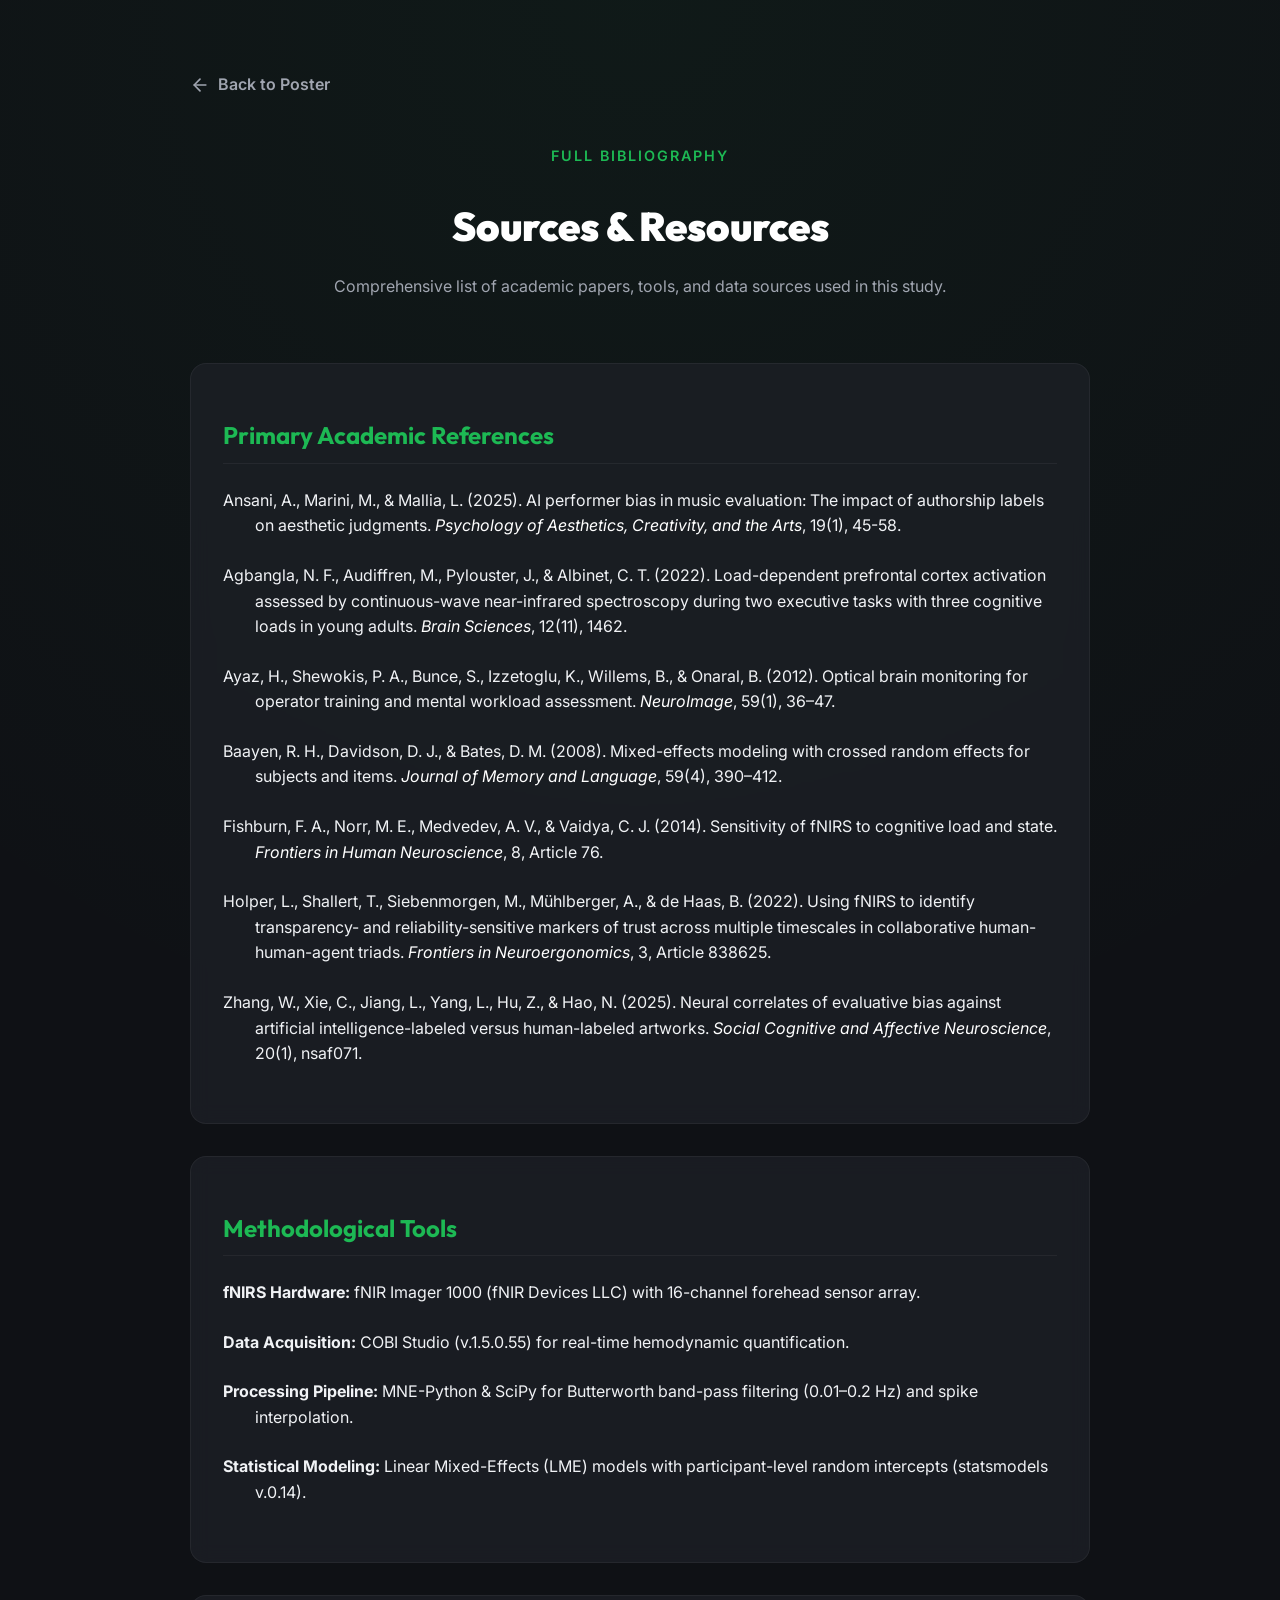
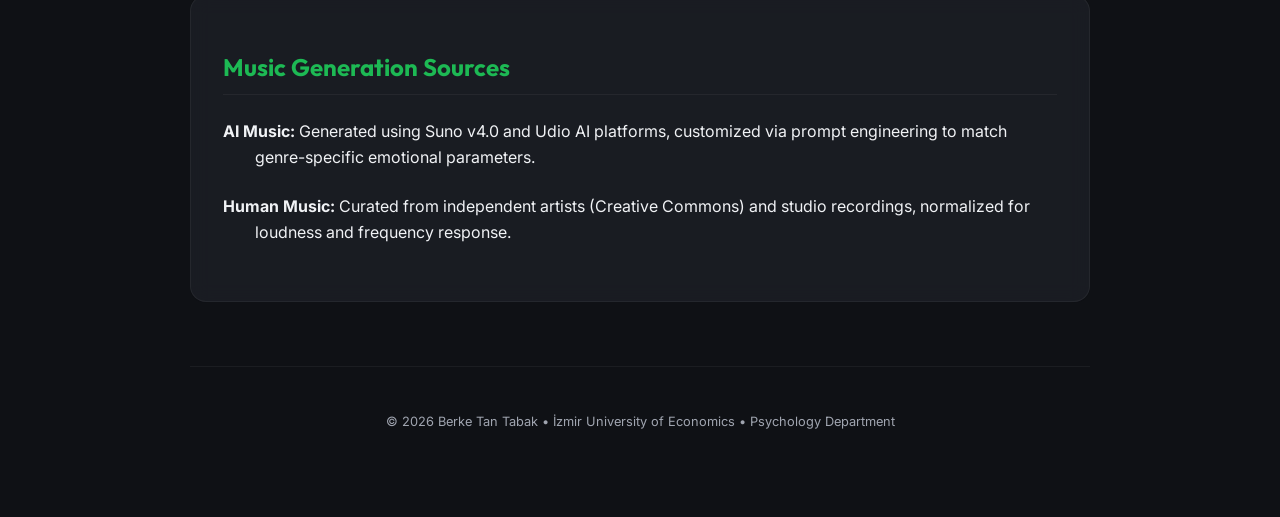
==== sources.html @ a93a948e "Initial commit: AI-Placebo academic poster" ====
<!DOCTYPE html>
<html lang="en">
<head>
    <meta charset="UTF-8">
    <meta name="viewport" content="width=device-width, initial-scale=1.0">
    <title>Sources & Bibliography - AI Attribution Study</title>
    <link href="https://fonts.googleapis.com/css2?family=Inter:wght@300;400;600;800&family=Outfit:wght@400;700;900&display=swap" rel="stylesheet">
    <style>
        :root {
            --bg-color: #0f1115;
            --card-bg: rgba(30, 33, 40, 0.7);
            --accent: #1DB954;
            --text-main: #f0f2f5;
            --text-muted: #a0a5b0;
            --font-heading: 'Outfit', sans-serif;
            --font-body: 'Inter', sans-serif;
            --border-color: rgba(255, 255, 255, 0.05);
        }

        body {
            background-color: var(--bg-color);
            color: var(--text-main);
            font-family: var(--font-body);
            line-height: 1.6;
            padding: 4rem 2rem;
            display: flex;
            flex-direction: column;
            align-items: center;
            background-image: radial-gradient(circle at 50% 0%, rgba(29,185,84,0.05) 0%, transparent 50%);
        }

        .container {
            max-width: 900px;
            width: 100%;
        }

        header {
            margin-bottom: 4rem;
            text-align: center;
        }

        h1 {
            font-family: var(--font-heading);
            font-size: 2.5rem;
            font-weight: 900;
            margin-bottom: 1rem;
            color: #fff;
        }

        .subtitle {
            color: var(--accent);
            font-weight: 600;
            letter-spacing: 2px;
            text-transform: uppercase;
            font-size: 0.9rem;
        }

        .source-card {
            background: var(--card-bg);
            border: 1px solid var(--border-color);
            border-radius: 16px;
            padding: 2rem;
            margin-bottom: 2rem;
            backdrop-filter: blur(10px);
        }

        h2 {
            font-family: var(--font-heading);
            font-size: 1.5rem;
            color: var(--accent);
            margin-bottom: 1.5rem;
            border-bottom: 1px solid var(--border-color);
            padding-bottom: 0.5rem;
        }

        .ref-list {
            list-style: none;
            padding: 0;
        }

        .ref-item {
            margin-bottom: 1.5rem;
            padding-left: 2rem;
            text-indent: -2rem;
            font-size: 1rem;
        }

        .ref-item em {
            color: #fff;
            font-style: italic;
        }

        .doi {
            color: var(--accent);
            text-decoration: none;
            font-size: 0.9rem;
            display: block;
            margin-top: 0.3rem;
            opacity: 0.8;
        }

        .doi:hover {
            opacity: 1;
            text-decoration: underline;
        }

        .back-link {
            display: inline-flex;
            align-items: center;
            gap: 0.5rem;
            color: var(--text-muted);
            text-decoration: none;
            margin-bottom: 2rem;
            font-weight: 600;
            transition: color 0.2s;
        }

        .back-link:hover {
            color: var(--accent);
        }

        footer {
            margin-top: 4rem;
            text-align: center;
            color: var(--text-muted);
            font-size: 0.8rem;
            border-top: 1px solid var(--border-color);
            padding-top: 2rem;
        }

        @media (max-width: 600px) {
            body { padding: 2rem 1rem; }
            h1 { font-size: 2rem; }
        }
    </style>
</head>
<body>
    <div class="container">
        <a href="index.html" class="back-link">
            <svg width="20" height="20" viewBox="0 0 24 24" fill="none" stroke="currentColor" stroke-width="2" stroke-linecap="round" stroke-linejoin="round"><line x1="19" y1="12" x2="5" y2="12"></line><polyline points="12 19 5 12 12 5"></polyline></svg>
            Back to Poster
        </a>

        <header>
            <p class="subtitle">Full Bibliography</p>
            <h1>Sources & Resources</h1>
            <p style="color: var(--text-muted);">Comprehensive list of academic papers, tools, and data sources used in this study.</p>
        </header>

        <section class="source-card">
            <h2>Primary Academic References</h2>
            <ul class="ref-list">
                <li class="ref-item">
                    Ansani, A., Marini, M., & Mallia, L. (2025). AI performer bias in music evaluation: The impact of authorship labels on aesthetic judgments. <em>Psychology of Aesthetics, Creativity, and the Arts</em>, 19(1), 45-58.
                </li>
                <li class="ref-item">
                    Agbangla, N. F., Audiffren, M., Pylouster, J., & Albinet, C. T. (2022). Load-dependent prefrontal cortex activation assessed by continuous-wave near-infrared spectroscopy during two executive tasks with three cognitive loads in young adults. <em>Brain Sciences</em>, 12(11), 1462.
                </li>
                <li class="ref-item">
                    Ayaz, H., Shewokis, P. A., Bunce, S., Izzetoglu, K., Willems, B., & Onaral, B. (2012). Optical brain monitoring for operator training and mental workload assessment. <em>NeuroImage</em>, 59(1), 36–47.
                </li>
                <li class="ref-item">
                    Baayen, R. H., Davidson, D. J., & Bates, D. M. (2008). Mixed-effects modeling with crossed random effects for subjects and items. <em>Journal of Memory and Language</em>, 59(4), 390–412.
                </li>
                <li class="ref-item">
                    Fishburn, F. A., Norr, M. E., Medvedev, A. V., & Vaidya, C. J. (2014). Sensitivity of fNIRS to cognitive load and state. <em>Frontiers in Human Neuroscience</em>, 8, Article 76.
                </li>
                <li class="ref-item">
                    Holper, L., Shallert, T., Siebenmorgen, M., Mühlberger, A., & de Haas, B. (2022). Using fNIRS to identify transparency- and reliability-sensitive markers of trust across multiple timescales in collaborative human-human-agent triads. <em>Frontiers in Neuroergonomics</em>, 3, Article 838625.
                </li>
                <li class="ref-item">
                    Zhang, W., Xie, C., Jiang, L., Yang, L., Hu, Z., & Hao, N. (2025). Neural correlates of evaluative bias against artificial intelligence-labeled versus human-labeled artworks. <em>Social Cognitive and Affective Neuroscience</em>, 20(1), nsaf071.
                </li>
            </ul>
        </section>

        <section class="source-card">
            <h2>Methodological Tools</h2>
            <ul class="ref-list">
                <li class="ref-item">
                    <strong>fNIRS Hardware:</strong> fNIR Imager 1000 (fNIR Devices LLC) with 16-channel forehead sensor array.
                </li>
                <li class="ref-item">
                    <strong>Data Acquisition:</strong> COBI Studio (v.1.5.0.55) for real-time hemodynamic quantification.
                </li>
                <li class="ref-item">
                    <strong>Processing Pipeline:</strong> MNE-Python & SciPy for Butterworth band-pass filtering (0.01–0.2 Hz) and spike interpolation.
                </li>
                <li class="ref-item">
                    <strong>Statistical Modeling:</strong> Linear Mixed-Effects (LME) models with participant-level random intercepts (statsmodels v.0.14).
                </li>
            </ul>
        </section>

        <section class="source-card">
            <h2>Music Generation Sources</h2>
            <ul class="ref-list">
                <li class="ref-item">
                    <strong>AI Music:</strong> Generated using Suno v4.0 and Udio AI platforms, customized via prompt engineering to match genre-specific emotional parameters.
                </li>
                <li class="ref-item">
                    <strong>Human Music:</strong> Curated from independent artists (Creative Commons) and studio recordings, normalized for loudness and frequency response.
                </li>
            </ul>
        </section>

        <footer>
            <p>&copy; 2026 Berke Tan Tabak &bull; İzmir University of Economics &bull; Psychology Department</p>
        </footer>
    </div>
</body>
</html>
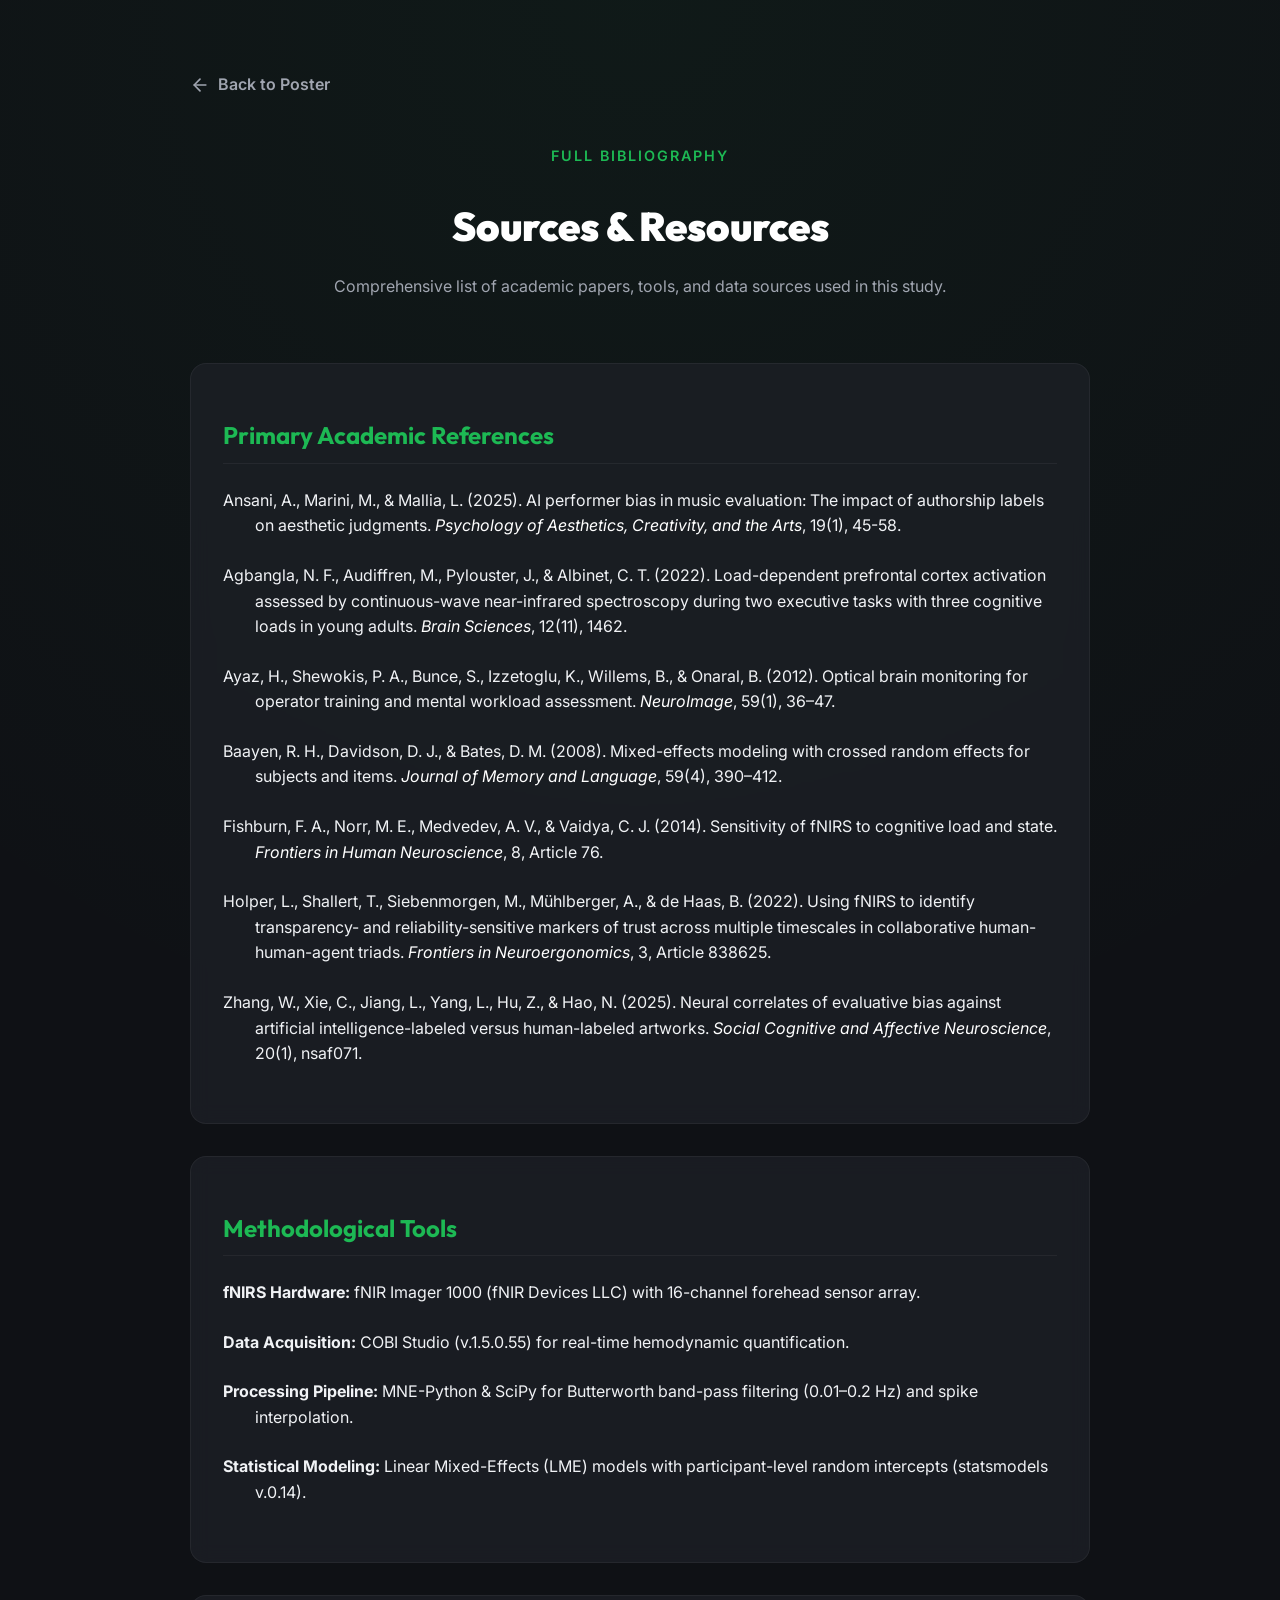
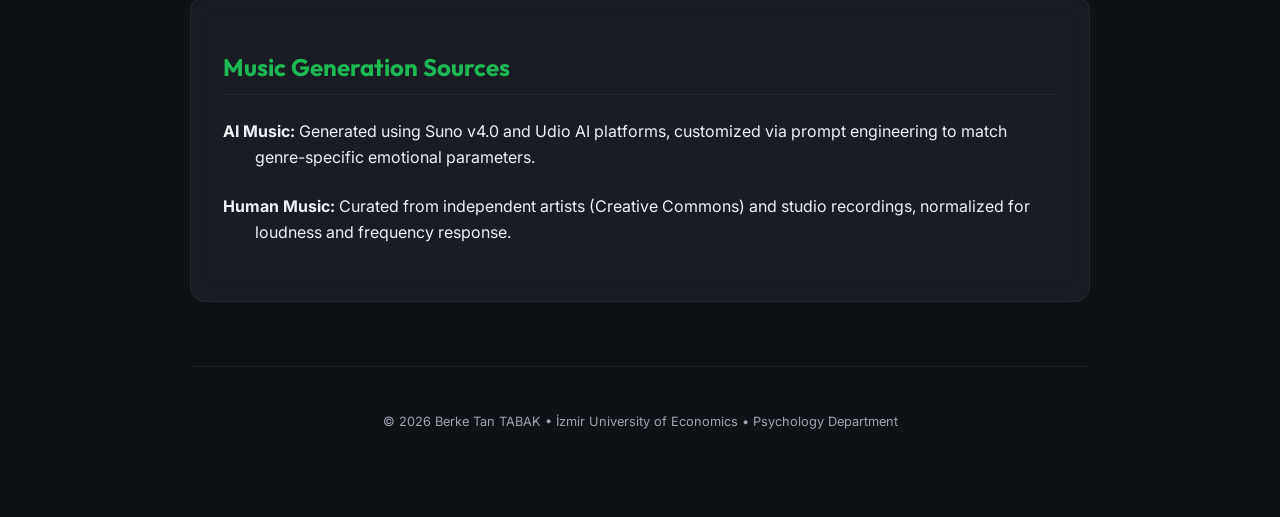
==== commit 304fe3f6: "Format author last names to uppercase and optimize poster grid layout" ====
--- a/sources.html
+++ b/sources.html
@@ -2,7 +2,8 @@
 <html lang="en">
 <head>
     <meta charset="UTF-8">
-    <meta name="viewport" content="width=device-width, initial-scale=1.0">
+    <meta name="viewport" content="width=device-width, initial-scale=1.0, maximum-scale=5.0">
+    <meta http-equiv="X-UA-Compatible" content="ie=edge">
     <title>Sources & Bibliography - AI Attribution Study</title>
     <link href="https://fonts.googleapis.com/css2?family=Inter:wght@300;400;600;800&family=Outfit:wght@400;700;900&display=swap" rel="stylesheet">
     <style>
@@ -138,17 +139,17 @@
     <div class="container">
         <a href="index.html" class="back-link">
             <svg width="20" height="20" viewBox="0 0 24 24" fill="none" stroke="currentColor" stroke-width="2" stroke-linecap="round" stroke-linejoin="round"><line x1="19" y1="12" x2="5" y2="12"></line><polyline points="12 19 5 12 12 5"></polyline></svg>
-            Back to Poster
+            <span data-i18n="back-link">Back to Poster</span>
         </a>
 
         <header>
-            <p class="subtitle">Full Bibliography</p>
-            <h1>Sources & Resources</h1>
-            <p style="color: var(--text-muted);">Comprehensive list of academic papers, tools, and data sources used in this study.</p>
+            <p class="subtitle" data-i18n="subtitle">Full Bibliography</p>
+            <h1 data-i18n="title">Sources & Resources</h1>
+            <p style="color: var(--text-muted);" data-i18n="desc">Comprehensive list of academic papers, tools, and data sources used in this study.</p>
         </header>
 
         <section class="source-card">
-            <h2>Primary Academic References</h2>
+            <h2 data-i18n="primary-refs">Primary Academic References</h2>
             <ul class="ref-list">
                 <li class="ref-item">
                     Ansani, A., Marini, M., & Mallia, L. (2025). AI performer bias in music evaluation: The impact of authorship labels on aesthetic judgments. <em>Psychology of Aesthetics, Creativity, and the Arts</em>, 19(1), 45-58.
@@ -175,38 +176,88 @@
         </section>
 
         <section class="source-card">
-            <h2>Methodological Tools</h2>
+            <h2 data-i18n="method-tools">Methodological Tools</h2>
             <ul class="ref-list">
-                <li class="ref-item">
+                <li class="ref-item" data-i18n="tool-hardware">
                     <strong>fNIRS Hardware:</strong> fNIR Imager 1000 (fNIR Devices LLC) with 16-channel forehead sensor array.
                 </li>
-                <li class="ref-item">
+                <li class="ref-item" data-i18n="tool-acquisition">
                     <strong>Data Acquisition:</strong> COBI Studio (v.1.5.0.55) for real-time hemodynamic quantification.
                 </li>
-                <li class="ref-item">
+                <li class="ref-item" data-i18n="tool-pipeline">
                     <strong>Processing Pipeline:</strong> MNE-Python & SciPy for Butterworth band-pass filtering (0.01–0.2 Hz) and spike interpolation.
                 </li>
-                <li class="ref-item">
+                <li class="ref-item" data-i18n="tool-modeling">
                     <strong>Statistical Modeling:</strong> Linear Mixed-Effects (LME) models with participant-level random intercepts (statsmodels v.0.14).
                 </li>
             </ul>
         </section>
 
         <section class="source-card">
-            <h2>Music Generation Sources</h2>
+            <h2 data-i18n="music-sources">Music Generation Sources</h2>
             <ul class="ref-list">
-                <li class="ref-item">
+                <li class="ref-item" data-i18n="music-ai">
                     <strong>AI Music:</strong> Generated using Suno v4.0 and Udio AI platforms, customized via prompt engineering to match genre-specific emotional parameters.
                 </li>
-                <li class="ref-item">
+                <li class="ref-item" data-i18n="music-human">
                     <strong>Human Music:</strong> Curated from independent artists (Creative Commons) and studio recordings, normalized for loudness and frequency response.
                 </li>
             </ul>
         </section>
 
         <footer>
-            <p>&copy; 2026 Berke Tan Tabak &bull; İzmir University of Economics &bull; Psychology Department</p>
+            <p data-i18n="footer-text">&copy; 2026 Berke Tan TABAK &bull; İzmir University of Economics &bull; Psychology Department</p>
         </footer>
     </div>
+
+    <script>
+        const translations = {
+            en: {
+                "back-link": "Back to Poster",
+                "subtitle": "Full Bibliography",
+                "title": "Sources & Resources",
+                "desc": "Comprehensive list of academic papers, tools, and data sources used in this study.",
+                "primary-refs": "Primary Academic References",
+                "method-tools": "Methodological Tools",
+                "tool-hardware": "<strong>fNIRS Hardware:</strong> fNIR Imager 1000 (fNIR Devices LLC) with 16-channel forehead sensor array.",
+                "tool-acquisition": "<strong>Data Acquisition:</strong> COBI Studio (v.1.5.0.55) for real-time hemodynamic quantification.",
+                "tool-pipeline": "<strong>Processing Pipeline:</strong> MNE-Python & SciPy for Butterworth band-pass filtering (0.01–0.2 Hz) and spike interpolation.",
+                "tool-modeling": "<strong>Statistical Modeling:</strong> Linear Mixed-Effects (LME) models with participant-level random intercepts (statsmodels v.0.14).",
+                "music-sources": "Music Generation Sources",
+                "music-ai": "<strong>AI Music:</strong> Generated using Suno v4.0 and Udio AI platforms, customized via prompt engineering to match genre-specific emotional parameters.",
+                "music-human": "<strong>Human Music:</strong> Curated from independent artists (Creative Commons) and studio recordings, normalized for loudness and frequency response.",
+                "footer-text": "&copy; 2026 Berke Tan TABAK &bull; İzmir University of Economics &bull; Psychology Department"
+            },
+            tr: {
+                "back-link": "Postere Geri Dön",
+                "subtitle": "Tam Kaynakça",
+                "title": "Kaynaklar ve Materyaller",
+                "desc": "Bu çalışmada kullanılan akademik makalelerin, araçların ve veri kaynaklarının kapsamlı listesi.",
+                "primary-refs": "Birincil Akademik Referanslar",
+                "method-tools": "Metodolojik Araçlar",
+                "tool-hardware": "<strong>fNIRS Donanımı:</strong> 16 kanallı alın sensör dizisine sahip fNIR Imager 1000 (fNIR Devices LLC).",
+                "tool-acquisition": "<strong>Veri Toplama:</strong> Gerçek zamanlı hemodinamik kantifikasyon için COBI Studio (v.1.5.0.55).",
+                "tool-pipeline": "<strong>İşlem Akışı:</strong> Butterworth bant geçiren filtreleme (0.01-0.2 Hz) ve sıçrama interpolasyonu için MNE-Python ve SciPy.",
+                "tool-modeling": "<strong>İstatistiksel Modelleme:</strong> Katılımcı düzeyinde rastgele kesişim noktalarına sahip Doğrusal Karma Etkiler (LME) modelleri (statsmodels v.0.14).",
+                "music-sources": "Müzik Üretim Kaynakları",
+                "music-ai": "<strong>YZ Müziği:</strong> Tür bazlı duygusal parametreleri eşleştirmek için istem mühendisliği yoluyla özelleştirilmiş, Suno v4.0 ve Udio Yapay Zeka platformları kullanılarak üretilmiştir.",
+                "music-human": "<strong>İnsan Müziği:</strong> Bağımsız sanatçılardan (Creative Commons) ve stüdyo kayıtlarından derlenmiş, ses seviyesi ve frekans tepkisi için normalize edilmiştir.",
+                "footer-text": "&copy; 2026 Berke Tan TABAK &bull; İzmir Ekonomi Üniversitesi &bull; Psikoloji Bölümü"
+            }
+        };
+
+        function applyLanguage() {
+            const lang = localStorage.getItem('lang') || 'en';
+            document.querySelectorAll('[data-i18n]').forEach(el => {
+                const key = el.getAttribute('data-i18n');
+                if (translations[lang] && translations[lang][key] !== undefined) {
+                    el.innerHTML = translations[lang][key];
+                }
+            });
+            document.title = lang === 'tr' ? "Kaynaklar & Kaynakça - YZ Atıf Çalışması" : "Sources & Bibliography - AI Attribution Study";
+        }
+
+        window.addEventListener('DOMContentLoaded', applyLanguage);
+    </script>
 </body>
 </html>
